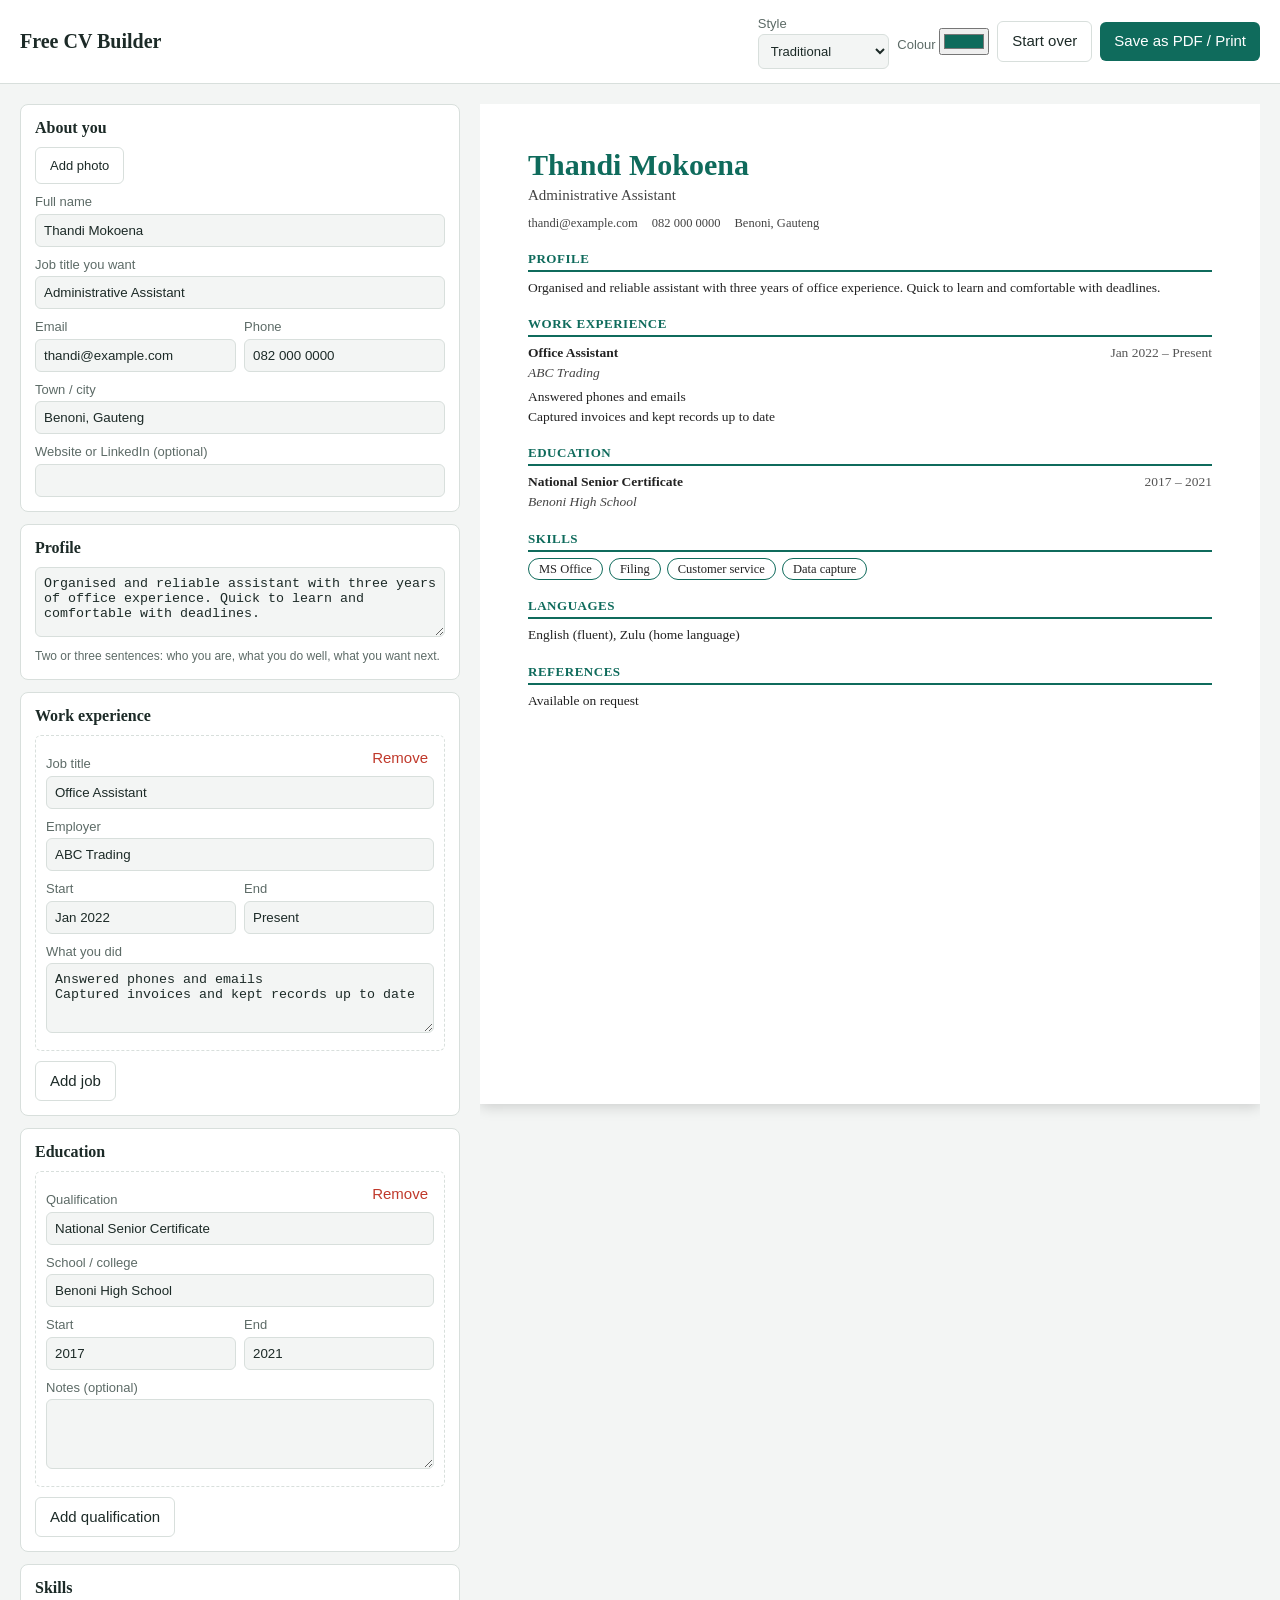
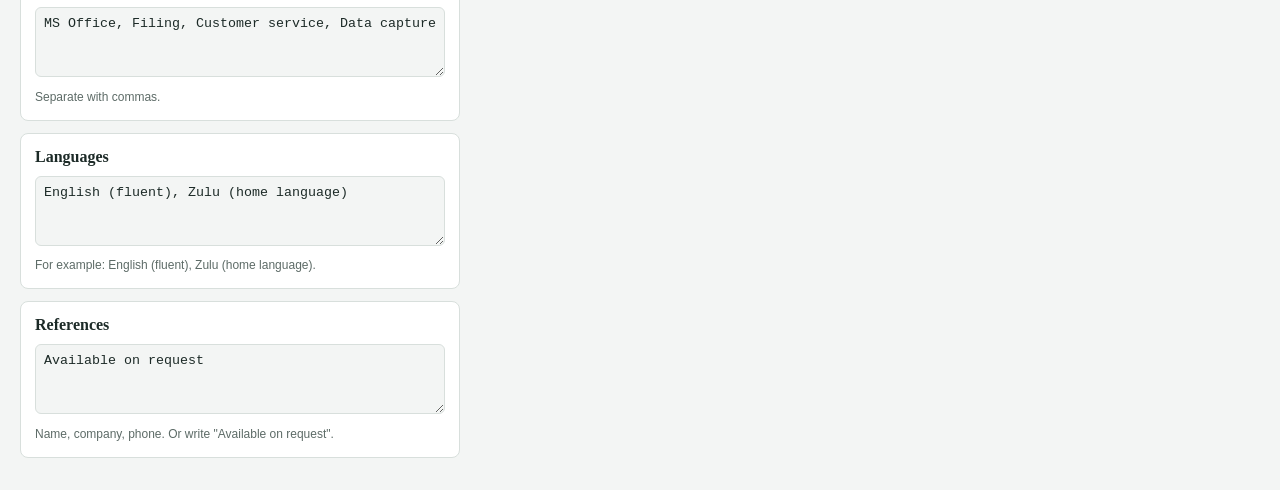
==== index.html @ 7e7d115b "Add files via upload" ====
<!DOCTYPE html>
<html lang="en">
<head>
<meta charset="utf-8">
<meta name="viewport" content="width=device-width, initial-scale=1, viewport-fit=cover">
<title>Free CV Builder</title>
<link rel="stylesheet" href="style.css">
</head>
<body>
<header>
 <h1>Free CV Builder</h1>
 <div class="bar">
  <label style="margin:0">Style
   <select id="tpl"><option value="">Traditional</option><option value="modern">Modern</option><option value="classic">Classic</option></select></label>
  <label style="margin:0">Colour <input type="color" id="accent" value="#0f6b5c" aria-label="Accent colour"></label>
  <button class="btn alt" id="clear">Start over</button>
  <button class="btn" id="print">Save as PDF / Print</button>
 </div>
</header>
<main>
 <div class="editor">
  <section><h2>About you</h2>
   <div class="ph"><img id="phimg" alt="" hidden><label class="btn alt" style="margin:0;cursor:pointer;color:var(--ink)">Add photo<input type="file" id="photo" accept="image/*" hidden></label><button class="btn alt" id="phrm" hidden>Remove photo</button></div>
   <label for="name">Full name</label><input type="text" id="name">
   <label for="role">Job title you want</label><input type="text" id="role">
   <div class="row"><div><label for="email">Email</label><input type="email" id="email"></div><div><label for="phone">Phone</label><input type="tel" id="phone"></div></div>
   <label for="loc">Town / city</label><input type="text" id="loc">
   <label for="link">Website or LinkedIn (optional)</label><input type="text" id="link">
  </section>
  <section><h2>Profile</h2>
   <textarea id="summary" aria-label="Profile summary"></textarea>
   <p class="hint">Two or three sentences: who you are, what you do well, what you want next.</p>
  </section>
  <section><h2>Work experience</h2><div id="exp"></div><button class="btn alt" data-add="exp">Add job</button></section>
  <section><h2>Education</h2><div id="edu"></div><button class="btn alt" data-add="edu">Add qualification</button></section>
  <section><h2>Skills</h2>
   <textarea id="skills" aria-label="Skills"></textarea><p class="hint">Separate with commas.</p></section>
  <section><h2>Languages</h2>
   <textarea id="langs" aria-label="Languages"></textarea><p class="hint">For example: English (fluent), Zulu (home language).</p></section>
  <section><h2>References</h2>
   <textarea id="refs" aria-label="References"></textarea><p class="hint">Name, company, phone. Or write "Available on request".</p></section>
 </div>
 <div class="preview-wrap"><article id="cv" aria-label="CV preview"></article></div>
</main>
<script src="script.js"></script>
</body>
</html>
---- style.css ----
:root{--bg:#f3f5f4;--panel:#fff;--ink:#1c2a27;--mute:#5d6b67;--line:#d8dfdc;--brand:#0f6b5c;--paper:#fff;--paperink:#222;
box-sizing:border-box;padding-top:env(safe-area-inset-top,0px);padding-bottom:env(safe-area-inset-bottom,0px)}
@media (prefers-color-scheme:dark){:root:not([data-theme="light"]){--bg:#121816;--panel:#1b2421;--ink:#e6eeeb;--mute:#9aaba5;--line:#2f3d38;--brand:#3fb59f}}
:root[data-theme="dark"]{--bg:#121816;--panel:#1b2421;--ink:#e6eeeb;--mute:#9aaba5;--line:#2f3d38;--brand:#3fb59f}
*{box-sizing:border-box}
html{scroll-padding-top:env(safe-area-inset-top,0px)}
body{margin:0;background:var(--bg);color:var(--ink);font:15px/1.5 "Trebuchet MS",Verdana,sans-serif}
header{display:flex;flex-wrap:wrap;gap:10px;align-items:center;justify-content:space-between;padding:14px 20px;background:var(--panel);border-bottom:1px solid var(--line)}
h1{font:700 20px Georgia,serif;margin:0}
.bar{display:flex;gap:8px;flex-wrap:wrap;align-items:center}
button,select,input[type=color]{font:inherit}
.btn{background:var(--brand);color:#fff;border:0;border-radius:6px;padding:8px 14px;cursor:pointer}
.btn.alt{background:transparent;color:var(--ink);border:1px solid var(--line)}
.btn:focus-visible,input:focus-visible,textarea:focus-visible,select:focus-visible{outline:2px solid var(--brand);outline-offset:2px}
main{display:grid;grid-template-columns:minmax(300px,440px) 1fr;gap:20px;padding:20px;max-width:1300px;margin:auto}
@media(max-width:860px){main{grid-template-columns:1fr}}
.editor section{background:var(--panel);border:1px solid var(--line);border-radius:8px;margin-bottom:12px;padding:14px}
.editor h2{font:700 16px Georgia,serif;margin:0 0 10px}
label{display:block;font-size:13px;color:var(--mute);margin:8px 0 2px}
input[type=text],input[type=email],input[type=tel],textarea,select{width:100%;padding:8px;border:1px solid var(--line);border-radius:6px;background:var(--bg);color:var(--ink)}
textarea{min-height:70px;resize:vertical}
.row{display:grid;grid-template-columns:1fr 1fr;gap:8px}
.item{border:1px dashed var(--line);border-radius:6px;padding:10px;margin-bottom:10px}
.item .x{float:right;background:none;border:0;color:#c0392b;cursor:pointer}
.hint{font-size:12px;color:var(--mute);margin:4px 0 0}
.preview-wrap{overflow:auto}
#cv{background:var(--paper);color:var(--paperink);width:100%;max-width:794px;min-height:1000px;margin:0 auto;padding:44px 48px;box-shadow:0 2px 14px rgba(0,0,0,.18);font:13.5px/1.5 Georgia,serif}
#cv h1{font:700 30px Georgia,serif;margin:0;color:var(--accent)}
#cv .title{font-size:15px;margin:2px 0 8px;color:#444}
#cv .contact{font-size:12.5px;color:#444;display:flex;flex-wrap:wrap;gap:4px 14px}
#cv h3{font:700 13px Georgia,serif;letter-spacing:.04em;margin:18px 0 6px;padding-bottom:3px;border-bottom:2px solid var(--accent);color:var(--accent)}
#cv .e{margin-bottom:9px;break-inside:avoid}
#cv .eh{display:flex;justify-content:space-between;gap:10px;font-weight:700}
#cv .eh span:last-child{font-weight:400;color:#555;white-space:nowrap}
#cv .sub{color:#444;font-style:italic}
#cv p{margin:3px 0;white-space:pre-wrap}
#cv .skills{display:flex;flex-wrap:wrap;gap:6px}
#cv .skills span{border:1px solid var(--accent);border-radius:12px;padding:1px 10px;font-size:12.5px}
#cv .hd{display:flex;justify-content:space-between;align-items:flex-start;gap:20px}
#cv .hd>div{flex:1}
#cv .photo{width:110px;height:110px;border-radius:50%;object-fit:cover;border:3px solid var(--accent);flex:none}
#cv.classic .photo{border-radius:4px}
.ph{display:flex;gap:10px;align-items:center;margin-bottom:6px}
.ph img{width:56px;height:56px;border-radius:50%;object-fit:cover;border:1px solid var(--line)}
#cv.modern{font-family:"Trebuchet MS",Verdana,sans-serif}
#cv.modern h1,#cv.modern h3{font-family:"Trebuchet MS",Verdana,sans-serif}
#cv.modern h3{border:0;background:var(--accent);color:#fff;padding:3px 8px}
#cv.classic h1{text-align:center;color:#111}
#cv.classic .title,#cv.classic .contact{justify-content:center;text-align:center}
#cv.classic h3{color:#111;border-bottom:1px solid #111}
#cv.classic .skills span{border-color:#111}
@media print{
 header,.editor{display:none!important}
 body{background:#fff}main{display:block;padding:0}
 #cv{box-shadow:none;padding:0;max-width:none;min-height:0}
 @page{margin:16mm}
}
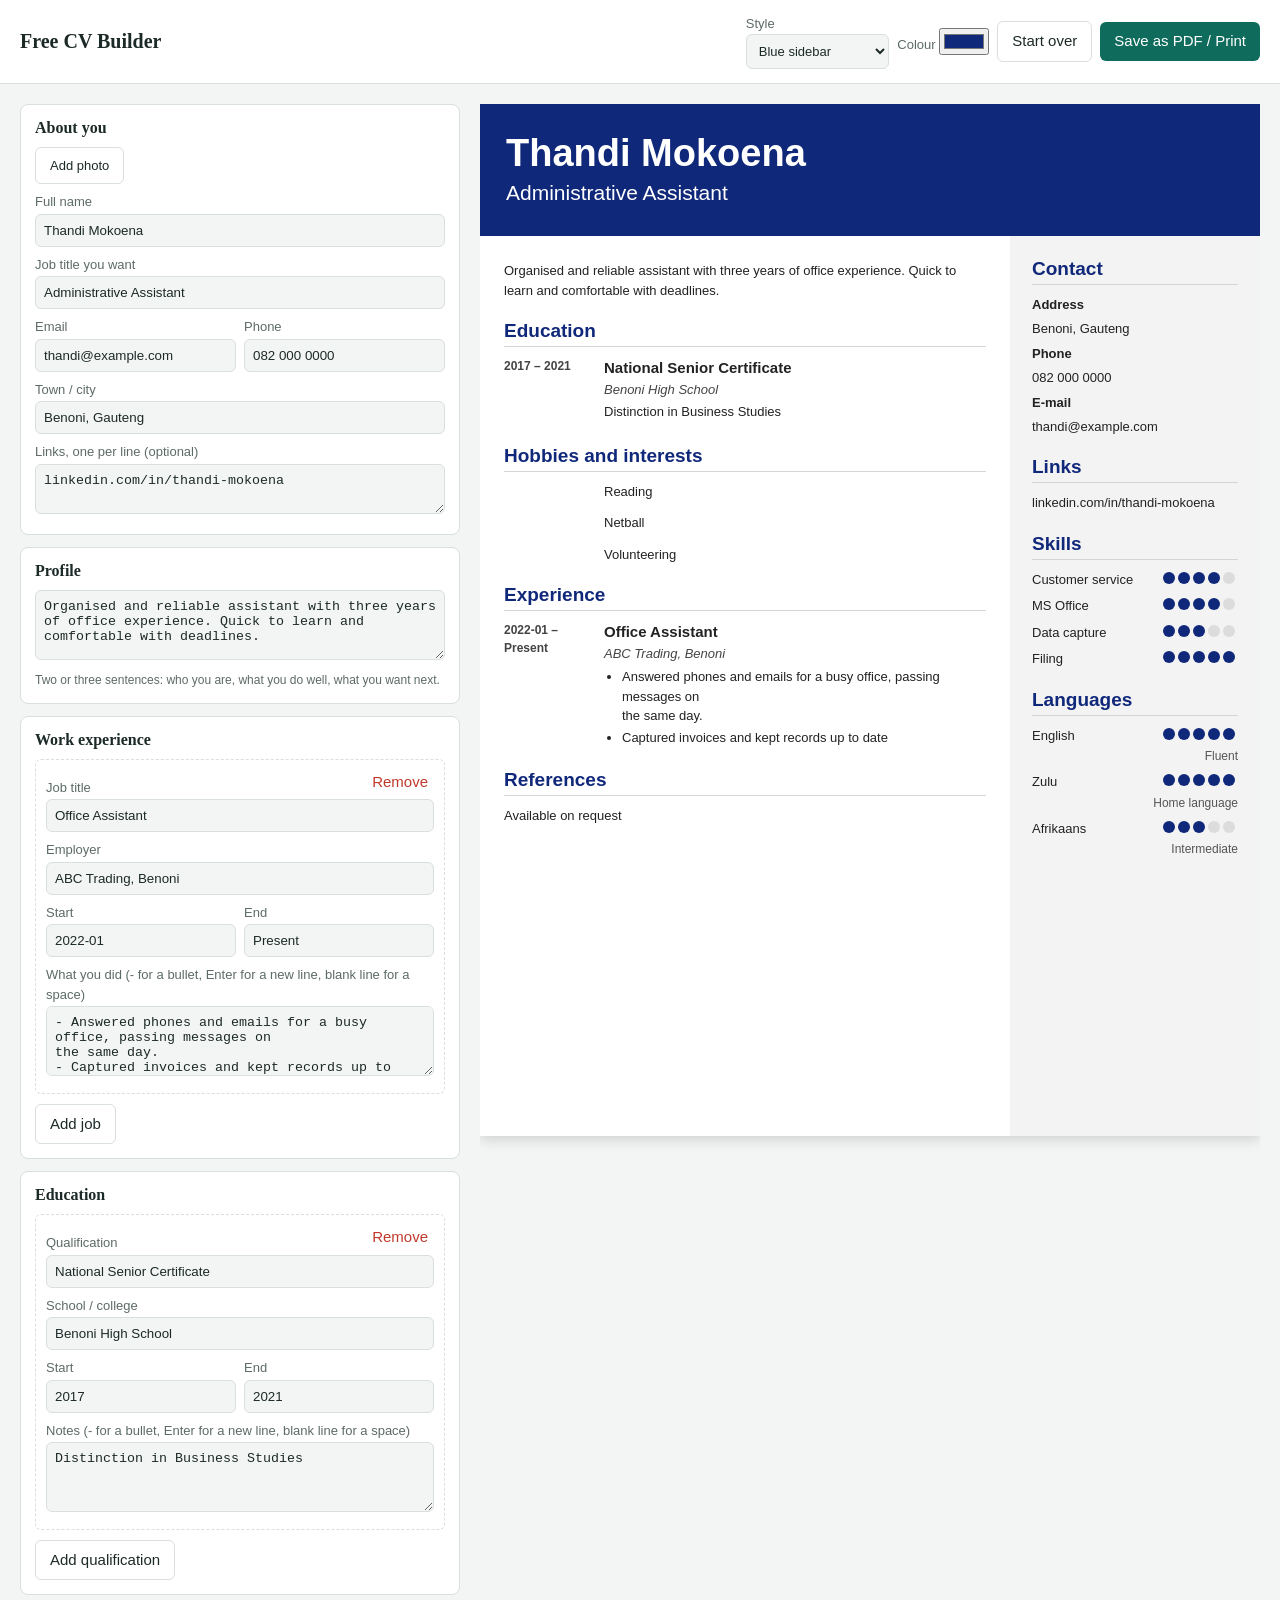
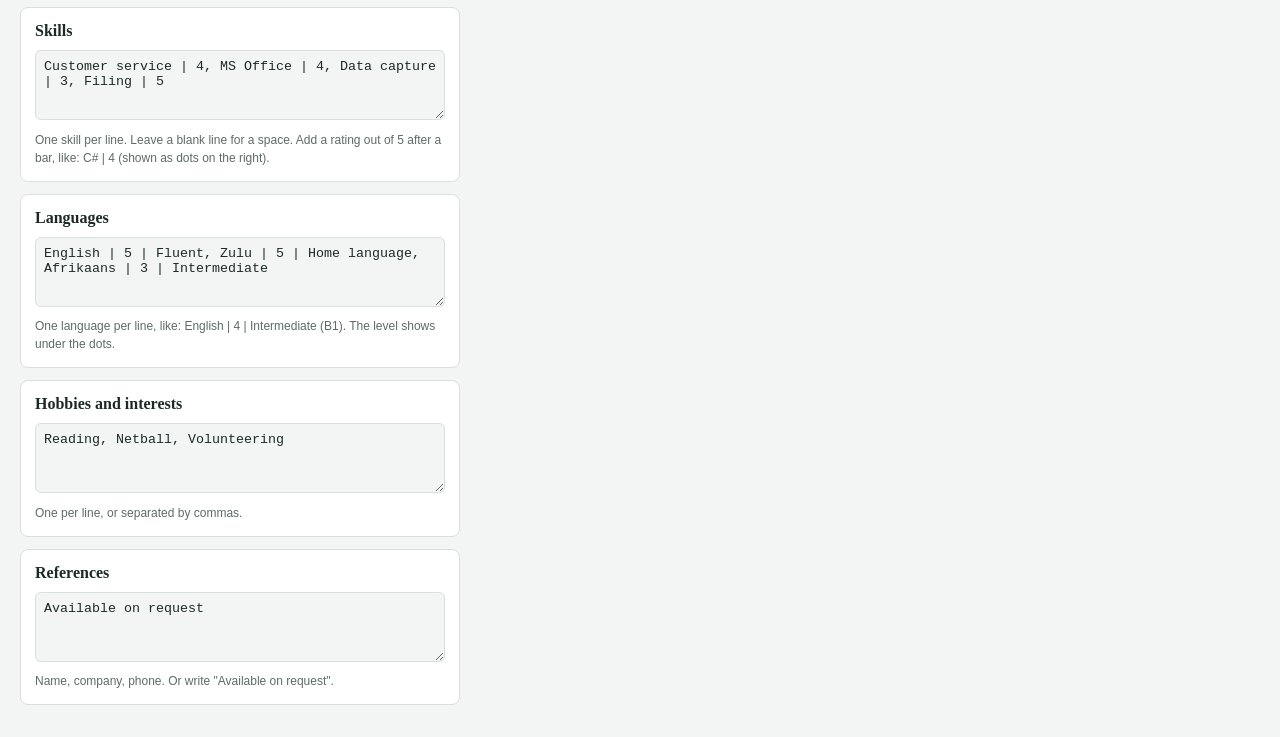
==== commit 40ba273d: "Add files via upload" ====
--- a/index.html
+++ b/index.html
@@ -4,14 +4,14 @@
 <meta charset="utf-8">
 <meta name="viewport" content="width=device-width, initial-scale=1, viewport-fit=cover">
 <title>Free CV Builder</title>
-<link rel="stylesheet" href="style.css">
+<link rel="stylesheet" href="style.css?v=5">
 </head>
 <body>
 <header>
  <h1>Free CV Builder</h1>
  <div class="bar">
   <label style="margin:0">Style
-   <select id="tpl"><option value="">Traditional</option><option value="modern">Modern</option><option value="classic">Classic</option></select></label>
+   <select id="tpl"><option value="">Traditional</option><option value="modern">Modern</option><option value="classic">Classic</option><option value="sidebar">Blue sidebar</option></select></label>
   <label style="margin:0">Colour <input type="color" id="accent" value="#0f6b5c" aria-label="Accent colour"></label>
   <button class="btn alt" id="clear">Start over</button>
   <button class="btn" id="print">Save as PDF / Print</button>
@@ -25,7 +25,7 @@
    <label for="role">Job title you want</label><input type="text" id="role">
    <div class="row"><div><label for="email">Email</label><input type="email" id="email"></div><div><label for="phone">Phone</label><input type="tel" id="phone"></div></div>
    <label for="loc">Town / city</label><input type="text" id="loc">
-   <label for="link">Website or LinkedIn (optional)</label><input type="text" id="link">
+   <label for="link">Links, one per line (optional)</label><textarea id="link" style="min-height:50px"></textarea>
   </section>
   <section><h2>Profile</h2>
    <textarea id="summary" aria-label="Profile summary"></textarea>
@@ -34,14 +34,16 @@
   <section><h2>Work experience</h2><div id="exp"></div><button class="btn alt" data-add="exp">Add job</button></section>
   <section><h2>Education</h2><div id="edu"></div><button class="btn alt" data-add="edu">Add qualification</button></section>
   <section><h2>Skills</h2>
-   <textarea id="skills" aria-label="Skills"></textarea><p class="hint">Separate with commas.</p></section>
+   <textarea id="skills" aria-label="Skills"></textarea><p class="hint">One skill per line. Leave a blank line for a space. Add a rating out of 5 after a bar, like: C# | 4 (shown as dots on the right).</p></section>
   <section><h2>Languages</h2>
-   <textarea id="langs" aria-label="Languages"></textarea><p class="hint">For example: English (fluent), Zulu (home language).</p></section>
+   <textarea id="langs" aria-label="Languages"></textarea><p class="hint">One language per line, like: English | 4 | Intermediate (B1). The level shows under the dots.</p></section>
+  <section><h2>Hobbies and interests</h2>
+   <textarea id="hobbies" aria-label="Hobbies"></textarea><p class="hint">One per line, or separated by commas.</p></section>
   <section><h2>References</h2>
    <textarea id="refs" aria-label="References"></textarea><p class="hint">Name, company, phone. Or write "Available on request".</p></section>
  </div>
  <div class="preview-wrap"><article id="cv" aria-label="CV preview"></article></div>
 </main>
-<script src="script.js"></script>
+<script src="script.js?v=5"></script>
 </body>
 </html>
--- a/style.css
+++ b/style.css
@@ -53,5 +53,33 @@
  header,.editor{display:none!important}
  body{background:#fff}main{display:block;padding:0}
  #cv{box-shadow:none;padding:0;max-width:none;min-height:0}
- @page{margin:16mm}
 }
+
+/* Blue sidebar style */
+#cv.sidebar{padding:0;font:13px/1.5 "Trebuchet MS",Verdana,sans-serif;-webkit-print-color-adjust:exact;print-color-adjust:exact;overflow:hidden}
+#cv.sidebar .banner{background:var(--accent);color:#fff;padding:28px 26px}
+#cv.sidebar h1{color:#fff;font:700 38px "Trebuchet MS",Verdana,sans-serif}
+#cv.sidebar .title{color:#fff;font-size:21px;font-weight:300;margin:2px 0 0}
+#cv.sidebar .cols{display:grid;grid-template-columns:1fr 250px;min-height:900px}
+#cv.sidebar .main,#cv.sidebar .side{padding:22px 24px;-webkit-box-decoration-break:clone;box-decoration-break:clone}
+#cv.sidebar .side{background:#f3f3f3;padding-left:22px;padding-right:22px}
+#cv.sidebar h3{font:700 19px "Trebuchet MS",Verdana,sans-serif;letter-spacing:0;color:var(--accent);background:none;border-bottom:1px solid #d5d5d5;padding:0 0 4px;margin:20px 0 10px}
+#cv.sidebar .side h3:first-child,#cv.sidebar .main h3:first-child{margin-top:0}
+#cv.sidebar .photo{width:100%;height:auto;aspect-ratio:1;border-radius:0;border:0;display:block;margin-bottom:6px}
+#cv.sidebar .lb{font-weight:700;margin-top:6px}
+#cv.sidebar .val{word-break:break-word;margin-top:4px}
+#cv.sidebar .lv{text-align:right;color:#555;font-size:12px}
+#cv.sidebar .dots{margin:0;flex:none;white-space:nowrap}
+#cv.sidebar .sk{display:flex;justify-content:space-between;align-items:center;gap:10px;margin:7px 0 2px}
+#cv.sidebar .sk .val{margin:0}
+#cv.sidebar .d{display:inline-block;width:12px;height:12px;border-radius:50%;background:#dcdcdc;margin-right:3px}
+#cv.sidebar .d.on{background:var(--accent)}
+#cv.sidebar .r2{display:grid;grid-template-columns:86px 1fr;gap:0 14px;margin-bottom:12px;break-inside:avoid}
+#cv.sidebar .dt{font-weight:700;font-size:12px;color:#444}
+#cv.sidebar .et{font-weight:700;font-size:15px}
+#cv.sidebar .eo{font-style:italic;color:#444}
+#cv.sidebar ul{margin:4px 0 0;padding-left:18px}
+#cv.sidebar li{margin-bottom:2px}
+@media(max-width:640px){#cv.sidebar .cols{grid-template-columns:1fr}#cv.sidebar{min-width:0}}
+
+#cv .sp{height:9px}
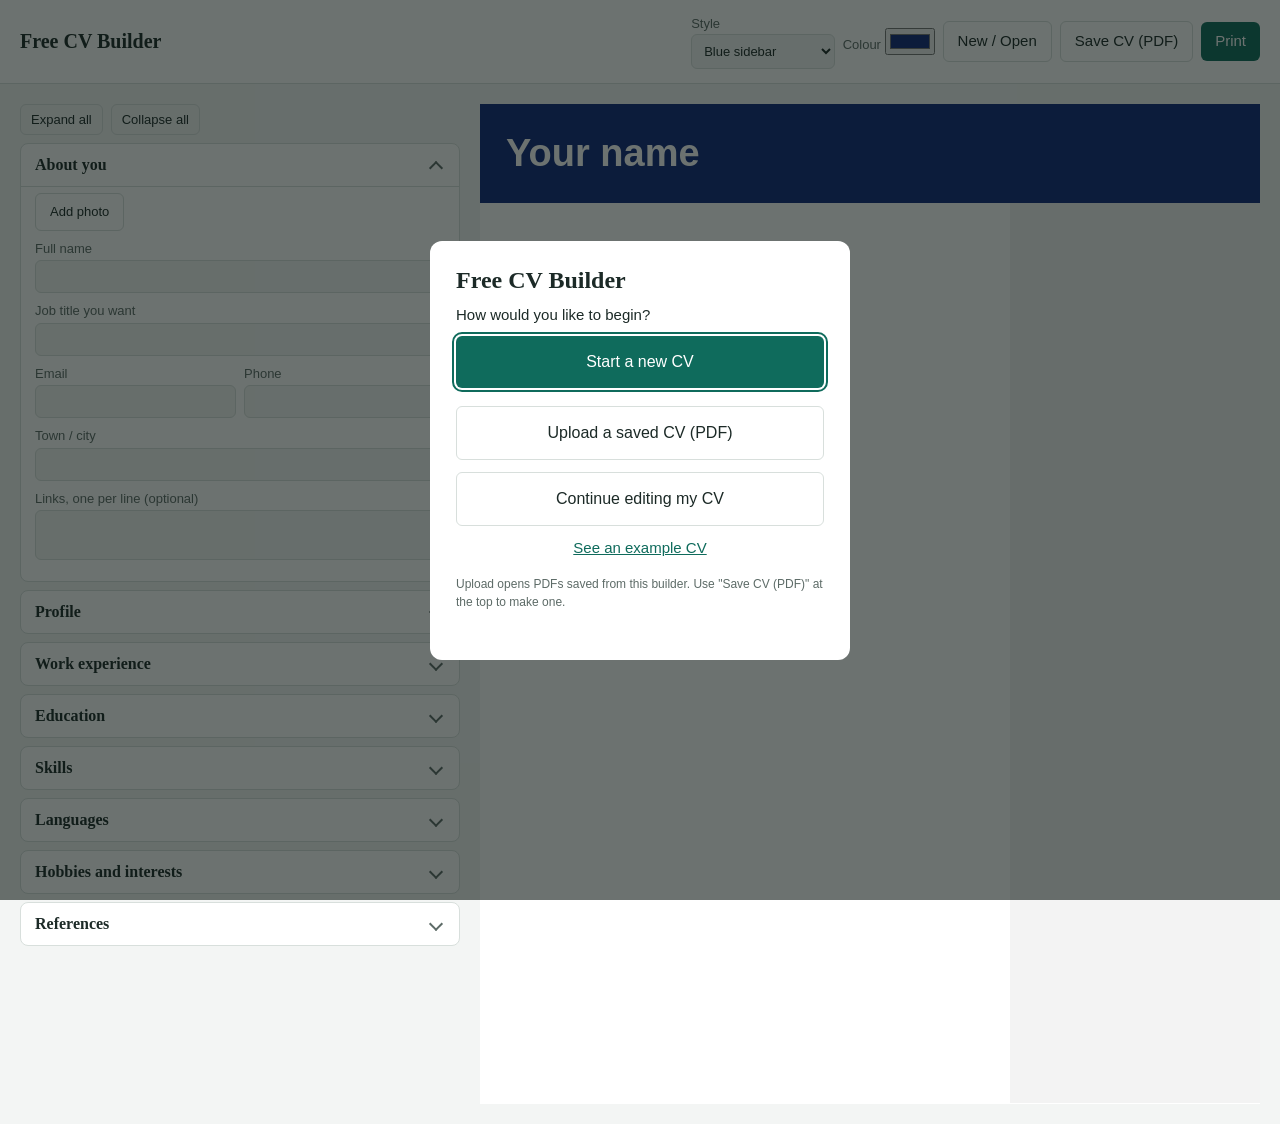
==== commit d41ed7d6: "This is version 3. The upload pdf and save as pdf has been completed" ====
--- a/index.html
+++ b/index.html
@@ -4,7 +4,7 @@
 <meta charset="utf-8">
 <meta name="viewport" content="width=device-width, initial-scale=1, viewport-fit=cover">
 <title>Free CV Builder</title>
-<link rel="stylesheet" href="style.css?v=5">
+<link rel="stylesheet" href="style.css?v=7">
 </head>
 <body>
 <header>
@@ -13,37 +13,48 @@
   <label style="margin:0">Style
    <select id="tpl"><option value="">Traditional</option><option value="modern">Modern</option><option value="classic">Classic</option><option value="sidebar">Blue sidebar</option></select></label>
   <label style="margin:0">Colour <input type="color" id="accent" value="#0f6b5c" aria-label="Accent colour"></label>
-  <button class="btn alt" id="clear">Start over</button>
-  <button class="btn" id="print">Save as PDF / Print</button>
+  <button class="btn alt" id="clear">New / Open</button>
+  <button class="btn alt" id="savef">Save CV (PDF)</button>
+  <button class="btn" id="print">Print</button>
  </div>
 </header>
 <main>
  <div class="editor">
-  <section><h2>About you</h2>
+  <div class="xbar"><button class="btn alt" id="xall">Expand all</button><button class="btn alt" id="call">Collapse all</button></div>
+  <details class="sec" open><summary>About you</summary><div class="body">
    <div class="ph"><img id="phimg" alt="" hidden><label class="btn alt" style="margin:0;cursor:pointer;color:var(--ink)">Add photo<input type="file" id="photo" accept="image/*" hidden></label><button class="btn alt" id="phrm" hidden>Remove photo</button></div>
    <label for="name">Full name</label><input type="text" id="name">
    <label for="role">Job title you want</label><input type="text" id="role">
    <div class="row"><div><label for="email">Email</label><input type="email" id="email"></div><div><label for="phone">Phone</label><input type="tel" id="phone"></div></div>
    <label for="loc">Town / city</label><input type="text" id="loc">
    <label for="link">Links, one per line (optional)</label><textarea id="link" style="min-height:50px"></textarea>
-  </section>
-  <section><h2>Profile</h2>
+  </div></details>
+  <details class="sec"><summary>Profile</summary><div class="body">
    <textarea id="summary" aria-label="Profile summary"></textarea>
    <p class="hint">Two or three sentences: who you are, what you do well, what you want next.</p>
-  </section>
-  <section><h2>Work experience</h2><div id="exp"></div><button class="btn alt" data-add="exp">Add job</button></section>
-  <section><h2>Education</h2><div id="edu"></div><button class="btn alt" data-add="edu">Add qualification</button></section>
-  <section><h2>Skills</h2>
-   <textarea id="skills" aria-label="Skills"></textarea><p class="hint">One skill per line. Leave a blank line for a space. Add a rating out of 5 after a bar, like: C# | 4 (shown as dots on the right).</p></section>
-  <section><h2>Languages</h2>
-   <textarea id="langs" aria-label="Languages"></textarea><p class="hint">One language per line, like: English | 4 | Intermediate (B1). The level shows under the dots.</p></section>
-  <section><h2>Hobbies and interests</h2>
-   <textarea id="hobbies" aria-label="Hobbies"></textarea><p class="hint">One per line, or separated by commas.</p></section>
-  <section><h2>References</h2>
-   <textarea id="refs" aria-label="References"></textarea><p class="hint">Name, company, phone. Or write "Available on request".</p></section>
+  </div></details>
+  <details class="sec"><summary>Work experience</summary><div class="body"><div id="exp"></div><button class="btn alt" data-add="exp">Add job</button></div></details>
+  <details class="sec"><summary>Education</summary><div class="body"><div id="edu"></div><button class="btn alt" data-add="edu">Add qualification</button></div></details>
+  <details class="sec"><summary>Skills</summary><div class="body">
+   <textarea id="skills" aria-label="Skills"></textarea><p class="hint">One skill per line. Leave a blank line for a space. Add a rating out of 5 after a bar, like: C# | 4 (shown as dots on the right).</p></div></details>
+  <details class="sec"><summary>Languages</summary><div class="body">
+   <textarea id="langs" aria-label="Languages"></textarea><p class="hint">One language per line, like: English | 4 | Intermediate (B1). The level shows under the dots.</p></div></details>
+  <details class="sec"><summary>Hobbies and interests</summary><div class="body">
+   <textarea id="hobbies" aria-label="Hobbies"></textarea><p class="hint">One per line, or separated by commas.</p></div></details>
+  <details class="sec"><summary>References</summary><div class="body">
+   <textarea id="refs" aria-label="References"></textarea><p class="hint">Name, company, phone. Or write "Available on request".</p></div></details>
  </div>
  <div class="preview-wrap"><article id="cv" aria-label="CV preview"></article></div>
 </main>
-<script src="script.js?v=5"></script>
+<div id="start" class="ov" role="dialog" aria-modal="true" aria-labelledby="st-t"><div class="card">
+ <h2 id="st-t">Free CV Builder</h2><p style="margin:0">How would you like to begin?</p>
+ <button class="btn big" id="st-new">Start a new CV</button>
+ <label class="btn big alt" style="cursor:pointer">Upload a saved CV (PDF)<input type="file" id="st-file" accept=".pdf,.json,application/pdf,application/json" hidden></label>
+ <button class="btn big alt" id="st-cont" hidden>Continue editing my CV</button>
+ <button class="lnk" id="st-ex">See an example CV</button>
+ <p class="hint">Upload opens PDFs saved from this builder. Use "Save CV (PDF)" at the top to make one.</p>
+ <p class="err" id="st-err" role="alert"></p>
+</div></div>
+<script src="script.js?v=7"></script>
 </body>
 </html>
--- a/style.css
+++ b/style.css
@@ -50,6 +50,7 @@
 #cv.classic h3{color:#111;border-bottom:1px solid #111}
 #cv.classic .skills span{border-color:#111}
 @media print{
+ #start,.xbar{display:none!important}
  header,.editor{display:none!important}
  body{background:#fff}main{display:block;padding:0}
  #cv{box-shadow:none;padding:0;max-width:none;min-height:0}
@@ -83,3 +84,23 @@
 @media(max-width:640px){#cv.sidebar .cols{grid-template-columns:1fr}#cv.sidebar{min-width:0}}
 
 #cv .sp{height:9px}
+
+/* Accordion sections */
+.editor details.sec{background:var(--panel);border:1px solid var(--line);border-radius:8px;margin-bottom:8px}
+.editor summary{list-style:none;cursor:pointer;padding:12px 14px;font:700 16px Georgia,serif;display:flex;justify-content:space-between;align-items:center}
+.editor summary::-webkit-details-marker{display:none}
+.editor summary::after{content:"";width:8px;height:8px;border-right:2px solid var(--mute);border-bottom:2px solid var(--mute);transform:rotate(45deg);transition:transform .15s;margin-right:4px}
+.editor details[open]>summary::after{transform:rotate(-135deg);margin-top:5px}
+.editor details[open]>summary{border-bottom:1px solid var(--line)}
+.editor summary:focus-visible{outline:2px solid var(--brand);outline-offset:-2px}
+.editor .body{padding:6px 14px 14px}
+.xbar{display:flex;gap:8px;margin-bottom:8px}
+.xbar .btn{padding:5px 10px;font-size:13px}
+/* Start screen */
+.ov{position:fixed;inset:0;background:rgba(10,20,18,.6);display:flex;align-items:center;justify-content:center;padding:20px;z-index:50}
+.ov[hidden]{display:none}
+.card{background:var(--panel);color:var(--ink);border-radius:12px;padding:26px;max-width:420px;width:100%;display:flex;flex-direction:column;gap:10px}
+.card h2{font:700 24px Georgia,serif;margin:0}
+.btn.big{padding:14px;font-size:16px;text-align:center;display:block}
+.lnk{background:none;border:0;color:var(--brand);text-decoration:underline;cursor:pointer;font:inherit}
+.err{color:#c0392b;min-height:1em;margin:0;font-size:13px}
